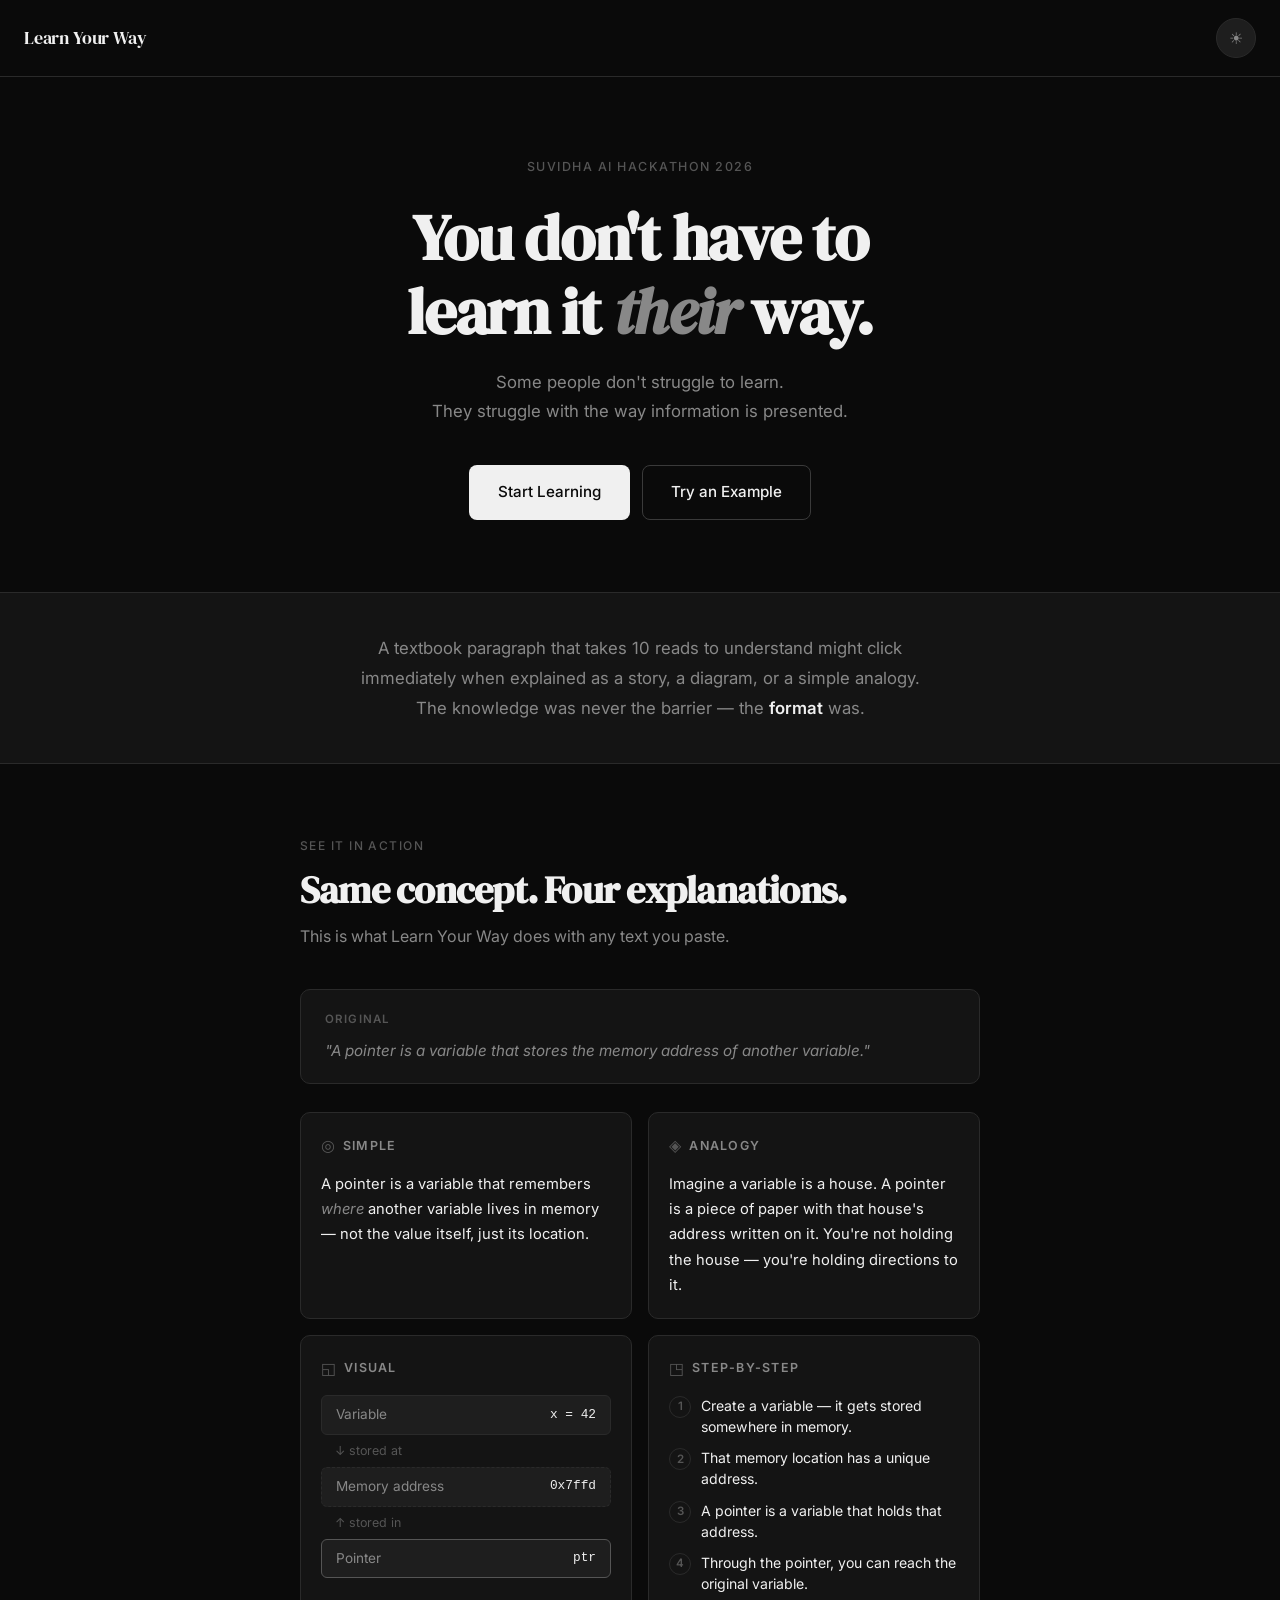
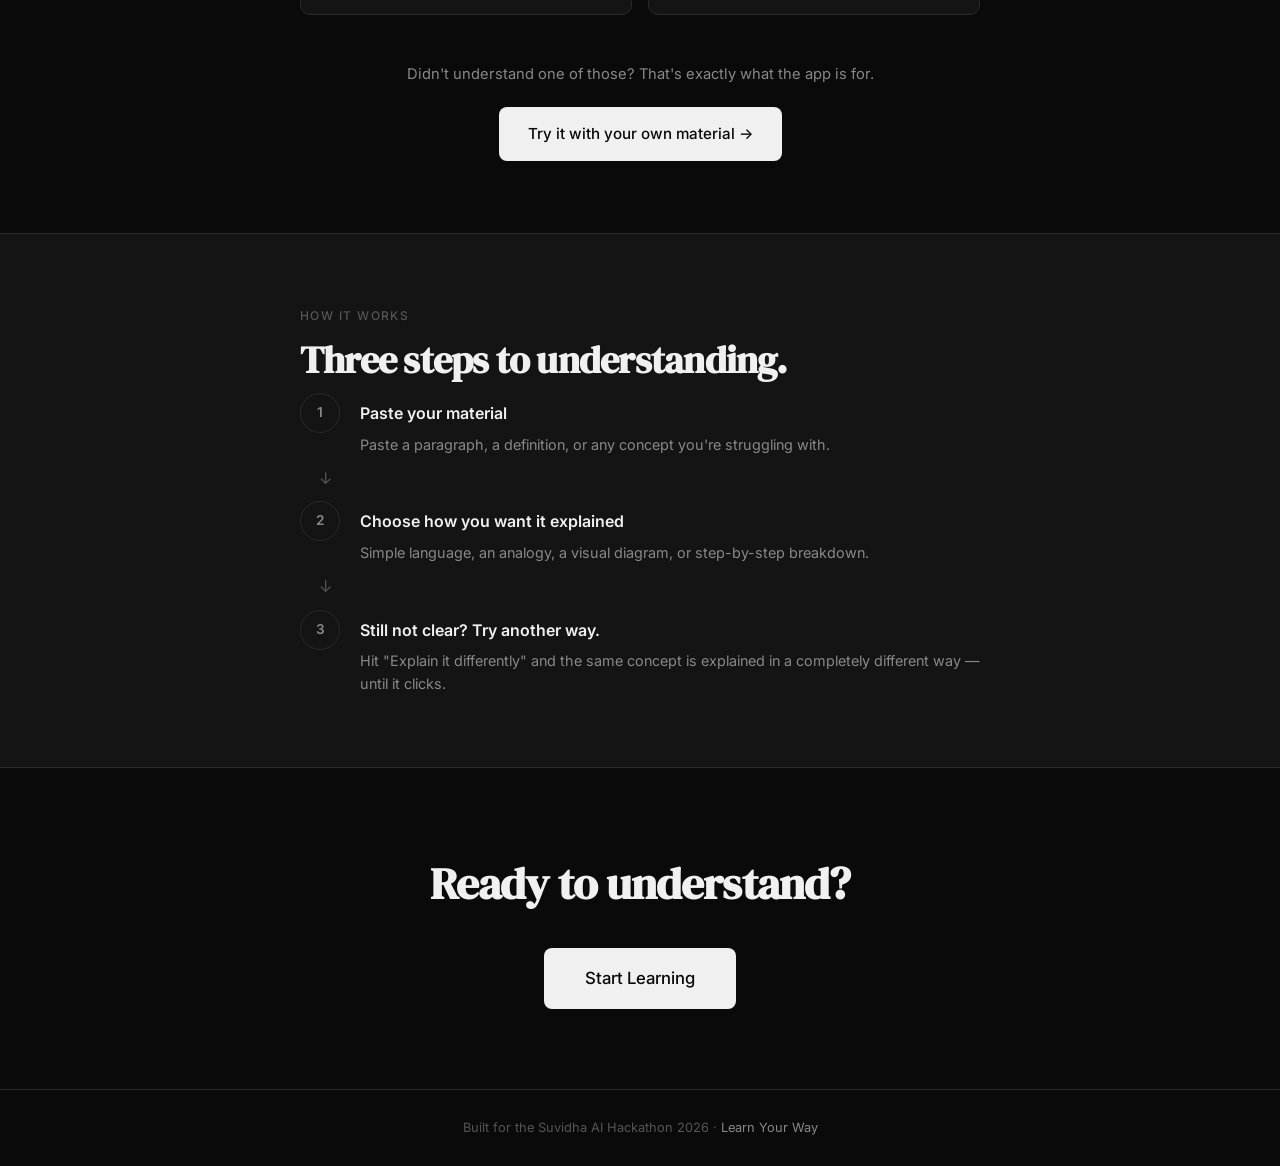
==== public/index.html @ 4858b58f "Fix Vercel deployment and Python API" ====
<!DOCTYPE html>
<html lang="en" data-theme="dark">
<head>
  <meta charset="UTF-8" />
  <meta name="viewport" content="width=device-width, initial-scale=1.0" />
  <title>Learn Your Way</title>
  <link rel="preconnect" href="https://fonts.googleapis.com" />
  <link rel="preconnect" href="https://fonts.gstatic.com" crossorigin />
  <link href="https://fonts.googleapis.com/css2?family=DM+Serif+Display:ital@0;1&family=Inter:wght@400;500;600&display=swap" rel="stylesheet" />
  <link rel="stylesheet" href="style.css" />
</head>
<body>

  <!-- NAV -->
  <nav class="nav">
    <span class="nav-logo">Learn Your Way</span>
    <button class="theme-toggle" id="themeToggle" aria-label="Toggle dark/light mode">
      <span class="theme-icon" id="themeIcon">☀</span>
    </button>
  </nav>

  <!-- HERO -->
  <section class="hero">
    <div class="hero-inner">
      <p class="hero-eyebrow">Suvidha AI Hackathon 2026</p>
      <h1 class="hero-heading">
        You don't have to<br />
        learn it <em>their</em> way.
      </h1>
      <p class="hero-sub">
        Some people don't struggle to learn.<br />
        They struggle with the way information is presented.
      </p>
      <div class="hero-actions">
        <a href="learn.html" class="btn btn-primary">Start Learning</a>
        <a href="#demo" class="btn btn-secondary">Try an Example</a>
      </div>
    </div>
  </section>

  <!-- PROBLEM STRIP -->
  <section class="problem">
    <div class="container">
      <p class="problem-text">
        A textbook paragraph that takes 10 reads to understand might click immediately
        when explained as a story, a diagram, or a simple analogy.
        The knowledge was never the barrier — the <strong>format</strong> was.
      </p>
    </div>
  </section>

  <!-- LIVE DEMO -->
  <section class="demo" id="demo">
    <div class="container">
      <p class="section-label">See it in action</p>
      <h2 class="section-heading">Same concept. Four explanations.</h2>
      <p class="section-sub">This is what Learn Your Way does with any text you paste.</p>

      <!-- Source concept -->
      <div class="concept-source">
        <span class="concept-tag">Original</span>
        <p class="concept-original">
          "A pointer is a variable that stores the memory address of another variable."
        </p>
      </div>

      <!-- Four cards -->
      <div class="modes-grid">
        <div class="mode-card" data-mode="simple">
          <div class="mode-header">
            <span class="mode-icon">◎</span>
            <span class="mode-label">Simple</span>
          </div>
          <p class="mode-text">
            A pointer is a variable that remembers <em>where</em> another variable lives in memory — not the value itself, just its location.
          </p>
        </div>

        <div class="mode-card" data-mode="analogy">
          <div class="mode-header">
            <span class="mode-icon">◈</span>
            <span class="mode-label">Analogy</span>
          </div>
          <p class="mode-text">
            Imagine a variable is a house. A pointer is a piece of paper with that house's address written on it. You're not holding the house — you're holding directions to it.
          </p>
        </div>

        <div class="mode-card" data-mode="visual">
          <div class="mode-header">
            <span class="mode-icon">◱</span>
            <span class="mode-label">Visual</span>
          </div>
          <div class="visual-demo">
            <div class="vd-box">Variable <span class="vd-val">x = 42</span></div>
            <div class="vd-arrow">↓ stored at</div>
            <div class="vd-box vd-addr">Memory address <span class="vd-val">0x7ffd</span></div>
            <div class="vd-arrow">↑ stored in</div>
            <div class="vd-box vd-ptr">Pointer <span class="vd-val">ptr</span></div>
          </div>
        </div>

        <div class="mode-card" data-mode="steps">
          <div class="mode-header">
            <span class="mode-icon">◳</span>
            <span class="mode-label">Step-by-step</span>
          </div>
          <ol class="steps-list">
            <li>Create a variable — it gets stored somewhere in memory.</li>
            <li>That memory location has a unique address.</li>
            <li>A pointer is a variable that holds that address.</li>
            <li>Through the pointer, you can reach the original variable.</li>
          </ol>
        </div>
      </div>

      <div class="demo-cta">
        <p class="demo-cta-text">Didn't understand one of those? That's exactly what the app is for.</p>
        <a href="learn.html" class="btn btn-primary">Try it with your own material →</a>
      </div>
    </div>
  </section>

  <!-- HOW IT WORKS -->
  <section class="how">
    <div class="container">
      <p class="section-label">How it works</p>
      <h2 class="section-heading">Three steps to understanding.</h2>

      <div class="steps-flow">
        <div class="flow-step">
          <span class="flow-num">1</span>
          <div class="flow-content">
            <h3>Paste your material</h3>
            <p>Paste a paragraph, a definition, or any concept you're struggling with.</p>
          </div>
        </div>
        <div class="flow-divider">↓</div>
        <div class="flow-step">
          <span class="flow-num">2</span>
          <div class="flow-content">
            <h3>Choose how you want it explained</h3>
            <p>Simple language, an analogy, a visual diagram, or step-by-step breakdown.</p>
          </div>
        </div>
        <div class="flow-divider">↓</div>
        <div class="flow-step">
          <span class="flow-num">3</span>
          <div class="flow-content">
            <h3>Still not clear? Try another way.</h3>
            <p>Hit "Explain it differently" and the same concept is explained in a completely different way — until it clicks.</p>
          </div>
        </div>
      </div>
    </div>
  </section>

  <!-- FINAL CTA -->
  <section class="final-cta">
    <div class="container">
      <h2 class="final-heading">Ready to understand?</h2>
      <a href="learn.html" class="btn btn-primary btn-large">Start Learning</a>
    </div>
  </section>

  <!-- FOOTER -->
  <footer class="footer">
    <div class="container">
      <p>Built for the Suvidha AI Hackathon 2026 · <span class="footer-brand">Learn Your Way</span></p>
    </div>
  </footer>

  <script>
    // Theme toggle
    const html = document.documentElement;
    const toggle = document.getElementById('themeToggle');
    const icon = document.getElementById('themeIcon');

    const saved = localStorage.getItem('lyw-theme') || 'dark';
    html.setAttribute('data-theme', saved);
    icon.textContent = saved === 'dark' ? '☀' : '☾';

    toggle.addEventListener('click', () => {
      const current = html.getAttribute('data-theme');
      const next = current === 'dark' ? 'light' : 'dark';
      html.setAttribute('data-theme', next);
      localStorage.setItem('lyw-theme', next);
      icon.textContent = next === 'dark' ? '☀' : '☾';
    });
  </script>

</body>
</html>
---- public/style.css ----
/* ============================================================
   LEARN YOUR WAY — style.css
   Monochrome · Dark/Light · Mobile-first
   ============================================================ */

/* --- Tokens ------------------------------------------------- */
:root {
  --font-display: 'DM Serif Display', Georgia, serif;
  --font-body: 'Inter', system-ui, sans-serif;

  /* Dark (default) */
  --bg:           #0a0a0a;
  --surface:      #141414;
  --surface-2:    #1e1e1e;
  --border:       #2a2a2a;
  --text-primary: #f0f0f0;
  --text-secondary: #888888;
  --text-tertiary: #555555;
  --btn-primary-bg: #f0f0f0;
  --btn-primary-text: #0a0a0a;
  --btn-secondary-bg: transparent;
  --btn-secondary-text: #f0f0f0;
  --btn-secondary-border: #3a3a3a;
  --tag-bg: #252525;
  --tag-text: #aaaaaa;
  --shadow: 0 1px 3px rgba(0,0,0,0.5);
}

[data-theme="light"] {
  --bg:           #f5f5f5;
  --surface:      #ffffff;
  --surface-2:    #f0f0f0;
  --border:       #e0e0e0;
  --text-primary: #111111;
  --text-secondary: #666666;
  --text-tertiary: #aaaaaa;
  --btn-primary-bg: #111111;
  --btn-primary-text: #ffffff;
  --btn-secondary-bg: transparent;
  --btn-secondary-text: #111111;
  --btn-secondary-border: #cccccc;
  --tag-bg: #ebebeb;
  --tag-text: #555555;
  --shadow: 0 1px 3px rgba(0,0,0,0.1);
}

/* --- Reset -------------------------------------------------- */
*, *::before, *::after { box-sizing: border-box; margin: 0; padding: 0; }

html {
  scroll-behavior: smooth;
  font-size: 16px;
}

body {
  font-family: var(--font-body);
  background: var(--bg);
  color: var(--text-primary);
  line-height: 1.6;
  transition: background 0.2s, color 0.2s;
  -webkit-font-smoothing: antialiased;
}

/* --- Container --------------------------------------------- */
.container {
  width: 100%;
  max-width: 720px;
  margin: 0 auto;
  padding: 0 20px;
}

/* --- Nav --------------------------------------------------- */
.nav {
  display: flex;
  align-items: center;
  justify-content: space-between;
  padding: 18px 24px;
  border-bottom: 1px solid var(--border);
  position: sticky;
  top: 0;
  z-index: 100;
  background: var(--bg);
}

.nav-logo {
  font-family: var(--font-display);
  font-size: 1.15rem;
  color: var(--text-primary);
  letter-spacing: -0.01em;
}

.theme-toggle {
  background: var(--surface-2);
  border: 1px solid var(--border);
  color: var(--text-secondary);
  width: 40px;
  height: 40px;
  border-radius: 50%;
  cursor: pointer;
  font-size: 1rem;
  display: flex;
  align-items: center;
  justify-content: center;
  transition: border-color 0.2s, color 0.2s;
}

.theme-toggle:hover {
  border-color: var(--text-secondary);
  color: var(--text-primary);
}

.theme-toggle:focus-visible {
  outline: 2px solid var(--text-primary);
  outline-offset: 2px;
}

/* --- Buttons ----------------------------------------------- */
.btn {
  display: inline-flex;
  align-items: center;
  justify-content: center;
  padding: 14px 28px;
  border-radius: 8px;
  font-family: var(--font-body);
  font-size: 0.95rem;
  font-weight: 500;
  text-decoration: none;
  border: 1px solid transparent;
  cursor: pointer;
  transition: opacity 0.15s, transform 0.1s;
  -webkit-tap-highlight-color: transparent;
  min-height: 48px;
}

.btn:active { transform: scale(0.98); }

.btn:focus-visible {
  outline: 2px solid var(--text-primary);
  outline-offset: 2px;
}

.btn-primary {
  background: var(--btn-primary-bg);
  color: var(--btn-primary-text);
}

.btn-primary:hover { opacity: 0.85; }

.btn-secondary {
  background: var(--btn-secondary-bg);
  color: var(--btn-secondary-text);
  border-color: var(--btn-secondary-border);
}

.btn-secondary:hover {
  border-color: var(--text-secondary);
}

.btn-large {
  padding: 16px 40px;
  font-size: 1.05rem;
}

/* --- Hero -------------------------------------------------- */
.hero {
  padding: 80px 24px 72px;
  text-align: center;
}

.hero-inner {
  max-width: 600px;
  margin: 0 auto;
}

.hero-eyebrow {
  font-size: 0.78rem;
  font-weight: 500;
  letter-spacing: 0.12em;
  text-transform: uppercase;
  color: var(--text-tertiary);
  margin-bottom: 24px;
}

.hero-heading {
  font-family: var(--font-display);
  font-size: clamp(2.4rem, 8vw, 4rem);
  line-height: 1.15;
  letter-spacing: -0.02em;
  color: var(--text-primary);
  margin-bottom: 20px;
}

.hero-heading em {
  font-style: italic;
  color: var(--text-secondary);
}

.hero-sub {
  font-size: 1.05rem;
  color: var(--text-secondary);
  line-height: 1.7;
  margin-bottom: 40px;
}

.hero-actions {
  display: flex;
  gap: 12px;
  justify-content: center;
  flex-wrap: wrap;
}

/* --- Problem strip ----------------------------------------- */
.problem {
  border-top: 1px solid var(--border);
  border-bottom: 1px solid var(--border);
  padding: 40px 0;
  background: var(--surface);
}

.problem-text {
  font-size: 1.05rem;
  color: var(--text-secondary);
  line-height: 1.8;
  text-align: center;
  max-width: 560px;
  margin: 0 auto;
}

.problem-text strong {
  color: var(--text-primary);
  font-weight: 600;
}

/* --- Section labels ---------------------------------------- */
.section-label {
  font-size: 0.75rem;
  font-weight: 500;
  letter-spacing: 0.12em;
  text-transform: uppercase;
  color: var(--text-tertiary);
  margin-bottom: 12px;
}

.section-heading {
  font-family: var(--font-display);
  font-size: clamp(1.6rem, 5vw, 2.4rem);
  line-height: 1.2;
  letter-spacing: -0.02em;
  color: var(--text-primary);
  margin-bottom: 10px;
}

.section-sub {
  font-size: 1rem;
  color: var(--text-secondary);
  margin-bottom: 40px;
}

/* --- Demo section ------------------------------------------ */
.demo {
  padding: 72px 0;
}

.concept-source {
  background: var(--surface);
  border: 1px solid var(--border);
  border-radius: 10px;
  padding: 20px 24px;
  margin-bottom: 28px;
  display: flex;
  flex-direction: column;
  gap: 10px;
}

.concept-tag {
  font-size: 0.72rem;
  font-weight: 600;
  letter-spacing: 0.1em;
  text-transform: uppercase;
  color: var(--text-tertiary);
}

.concept-original {
  font-size: 0.95rem;
  color: var(--text-secondary);
  font-style: italic;
  line-height: 1.6;
}

/* --- Mode cards -------------------------------------------- */
.modes-grid {
  display: grid;
  grid-template-columns: 1fr;
  gap: 16px;
  margin-bottom: 40px;
}

@media (min-width: 600px) {
  .modes-grid { grid-template-columns: 1fr 1fr; }
}

.mode-card {
  background: var(--surface);
  border: 1px solid var(--border);
  border-radius: 10px;
  padding: 20px;
  transition: border-color 0.2s;
}

.mode-card:hover {
  border-color: var(--text-tertiary);
}

.mode-header {
  display: flex;
  align-items: center;
  gap: 8px;
  margin-bottom: 14px;
}

.mode-icon {
  font-size: 1rem;
  color: var(--text-tertiary);
}

.mode-label {
  font-size: 0.78rem;
  font-weight: 600;
  letter-spacing: 0.1em;
  text-transform: uppercase;
  color: var(--text-secondary);
}

.mode-text {
  font-size: 0.92rem;
  color: var(--text-primary);
  line-height: 1.7;
}

.mode-text em {
  font-style: italic;
  color: var(--text-secondary);
}

/* Visual demo */
.visual-demo {
  display: flex;
  flex-direction: column;
  align-items: flex-start;
  gap: 6px;
}

.vd-box {
  background: var(--surface-2);
  border: 1px solid var(--border);
  border-radius: 6px;
  padding: 8px 14px;
  font-size: 0.85rem;
  color: var(--text-secondary);
  display: flex;
  align-items: center;
  gap: 8px;
  width: 100%;
}

.vd-val {
  font-family: 'Courier New', monospace;
  font-size: 0.8rem;
  color: var(--text-primary);
  margin-left: auto;
}

.vd-addr { border-style: dashed; }
.vd-ptr { border-color: var(--text-tertiary); }

.vd-arrow {
  font-size: 0.78rem;
  color: var(--text-tertiary);
  padding-left: 14px;
}

/* Step list */
.steps-list {
  list-style: none;
  counter-reset: step-counter;
  display: flex;
  flex-direction: column;
  gap: 10px;
}

.steps-list li {
  counter-increment: step-counter;
  display: flex;
  align-items: flex-start;
  gap: 10px;
  font-size: 0.88rem;
  color: var(--text-primary);
  line-height: 1.5;
}

.steps-list li::before {
  content: counter(step-counter);
  min-width: 22px;
  height: 22px;
  border: 1px solid var(--border);
  border-radius: 50%;
  display: flex;
  align-items: center;
  justify-content: center;
  font-size: 0.72rem;
  font-weight: 600;
  color: var(--text-tertiary);
  flex-shrink: 0;
  margin-top: 1px;
}

/* Demo CTA */
.demo-cta {
  text-align: center;
  padding-top: 8px;
}

.demo-cta-text {
  font-size: 0.92rem;
  color: var(--text-secondary);
  margin-bottom: 20px;
}

/* --- How it works ------------------------------------------ */
.how {
  padding: 72px 0;
  border-top: 1px solid var(--border);
  background: var(--surface);
}

.steps-flow {
  display: flex;
  flex-direction: column;
  gap: 0;
}

.flow-step {
  display: flex;
  gap: 20px;
  align-items: flex-start;
}

.flow-num {
  width: 40px;
  height: 40px;
  border: 1px solid var(--border);
  border-radius: 50%;
  display: flex;
  align-items: center;
  justify-content: center;
  font-size: 0.85rem;
  font-weight: 600;
  color: var(--text-secondary);
  flex-shrink: 0;
}

.flow-content h3 {
  font-size: 1rem;
  font-weight: 600;
  color: var(--text-primary);
  margin-bottom: 6px;
  padding-top: 8px;
}

.flow-content p {
  font-size: 0.9rem;
  color: var(--text-secondary);
  line-height: 1.6;
}

.flow-divider {
  color: var(--text-tertiary);
  padding: 10px 0 10px 19px;
  font-size: 1rem;
}

/* --- Final CTA --------------------------------------------- */
.final-cta {
  padding: 80px 24px;
  text-align: center;
  border-top: 1px solid var(--border);
}

.final-heading {
  font-family: var(--font-display);
  font-size: clamp(1.8rem, 5vw, 2.8rem);
  letter-spacing: -0.02em;
  color: var(--text-primary);
  margin-bottom: 28px;
}

/* --- Footer ------------------------------------------------ */
.footer {
  padding: 28px 0;
  border-top: 1px solid var(--border);
  text-align: center;
}

.footer p {
  font-size: 0.8rem;
  color: var(--text-tertiary);
}

.footer-brand {
  color: var(--text-secondary);
}

/* --- Utility ----------------------------------------------- */
@media (prefers-reduced-motion: reduce) {
  *, *::before, *::after {
    transition: none !important;
    animation: none !important;
  }
}
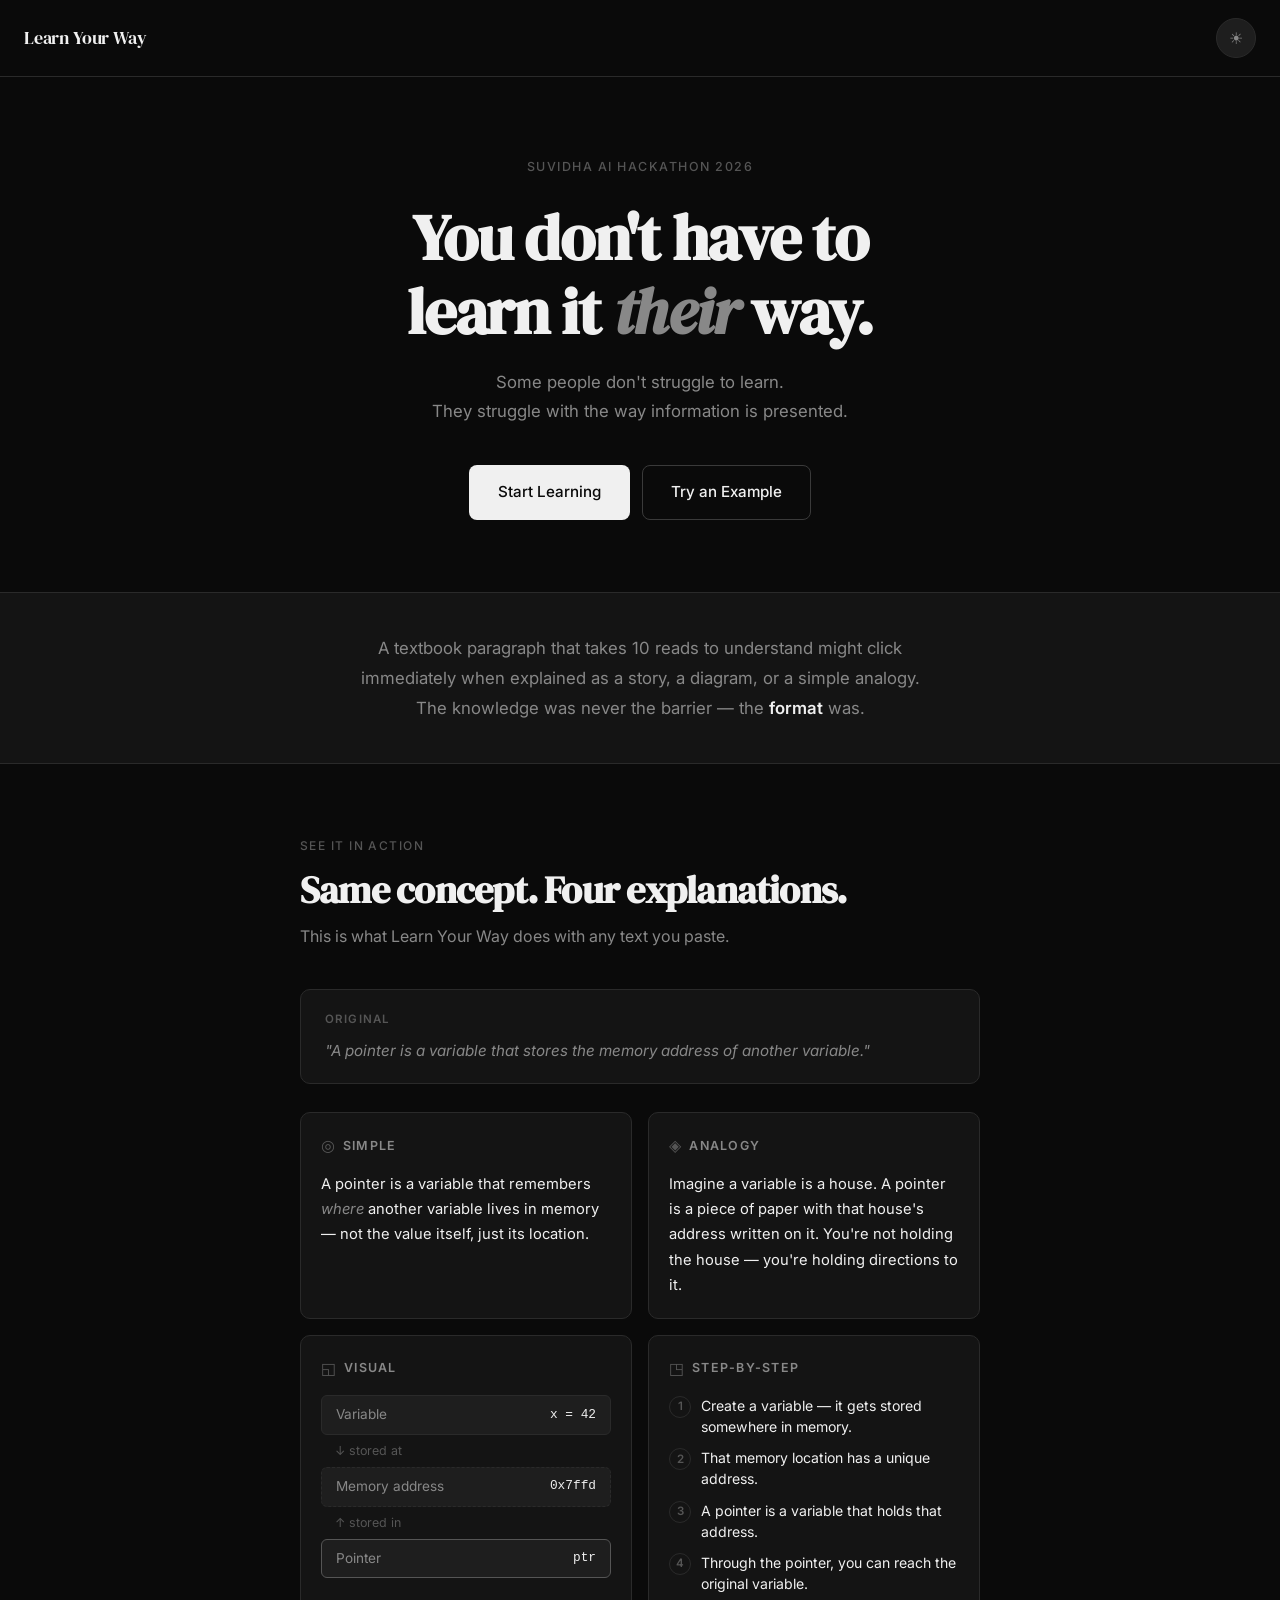
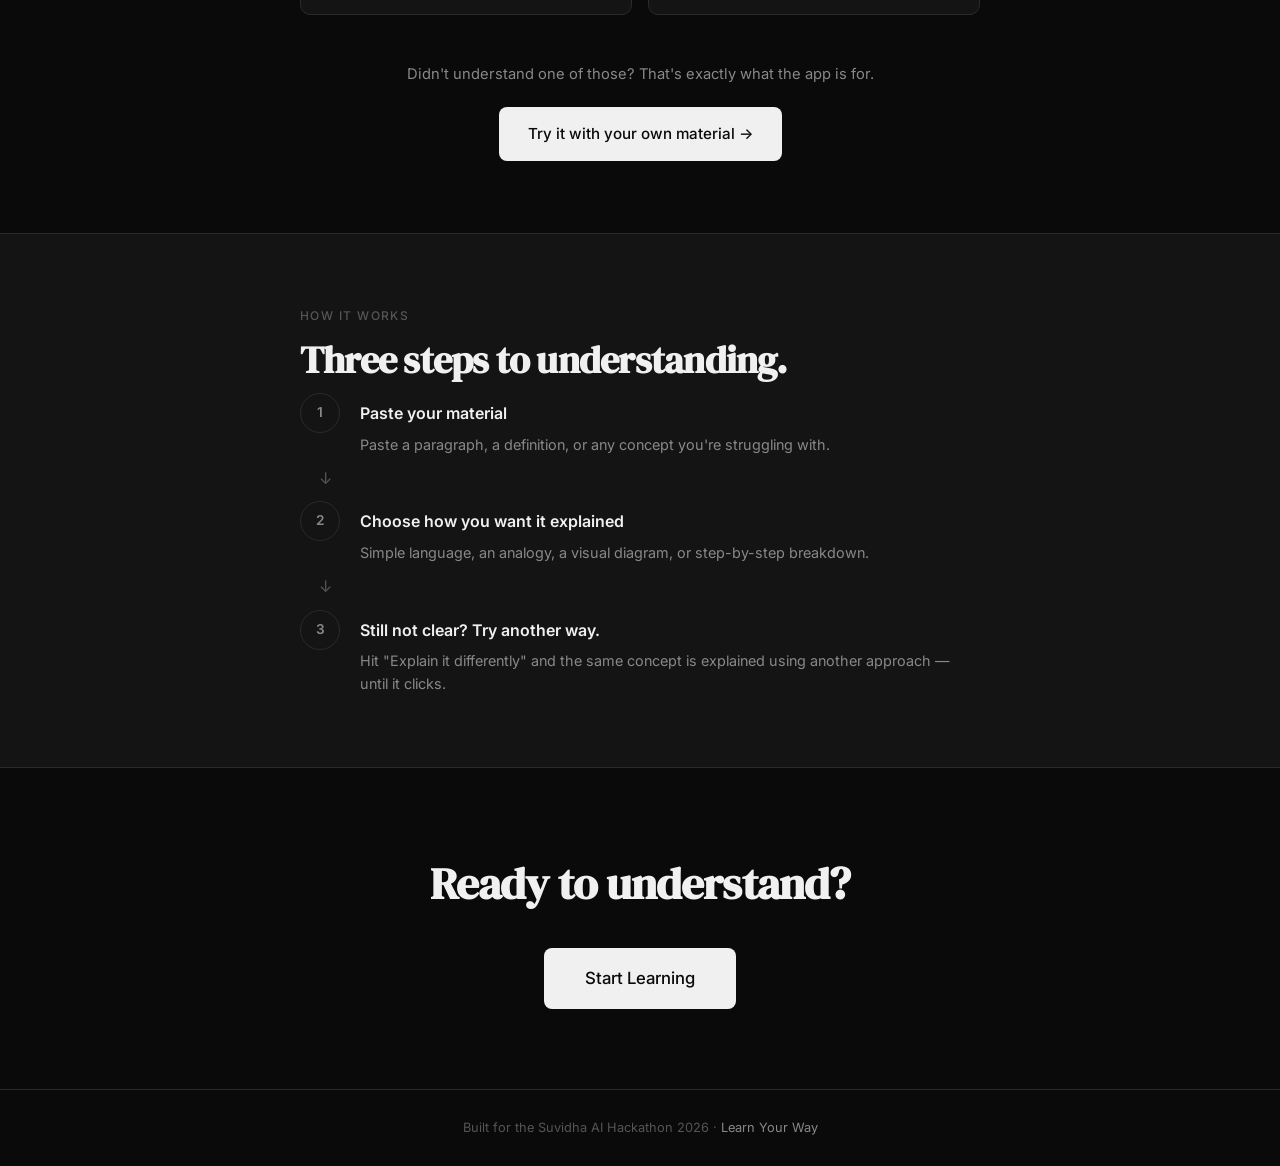
==== commit ed4c260e: "Polish project docs and learning flow" ====
--- a/public/index.html
+++ b/public/index.html
@@ -148,7 +148,7 @@
           <span class="flow-num">3</span>
           <div class="flow-content">
             <h3>Still not clear? Try another way.</h3>
-            <p>Hit "Explain it differently" and the same concept is explained in a completely different way — until it clicks.</p>
+            <p>Hit "Explain it differently" and the same concept is explained using another approach — until it clicks.</p>
           </div>
         </div>
       </div>
